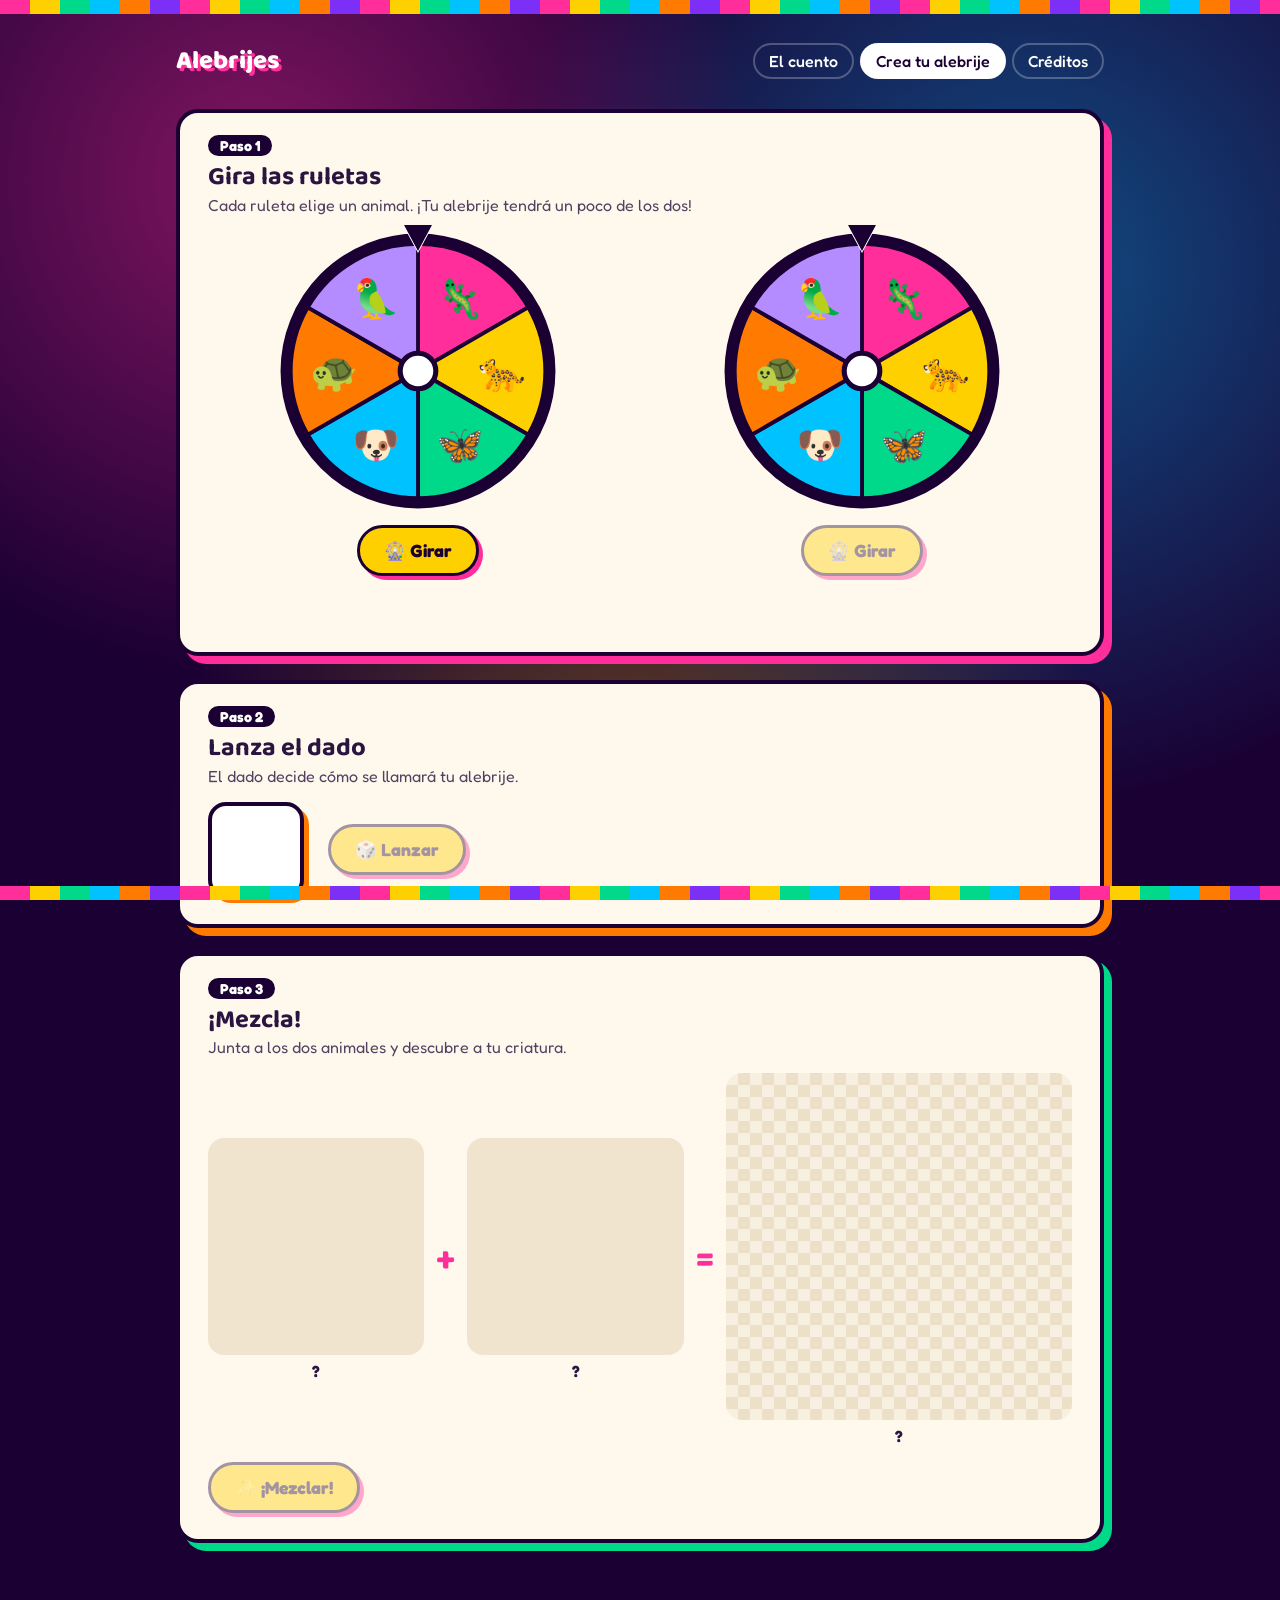
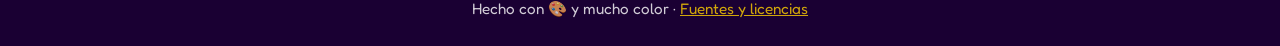
==== crear.html @ f8232744 "Add story, alebrije creator game and Codex asset skill - cuento.html: 10-page kids' story adapted fr" ====
<!DOCTYPE html>
<html lang="es">
<head>
  <meta charset="UTF-8" />
  <meta name="viewport" content="width=device-width, initial-scale=1.0" />
  <title>Crea tu alebrije · Alebrijes</title>
  <meta name="description" content="Gira las ruletas, lanza el dado y mezcla dos animales para crear tu alebrije." />
  <link rel="preconnect" href="https://fonts.googleapis.com" />
  <link rel="preconnect" href="https://fonts.gstatic.com" crossorigin />
  <link href="https://fonts.googleapis.com/css2?family=Fredoka:wght@400;500;700&family=Baloo+2:wght@600;800&display=swap" rel="stylesheet" />
  <link rel="icon" href="data:image/svg+xml,<svg xmlns=%22http://www.w3.org/2000/svg%22 viewBox=%220 0 100 100%22><text y=%22.9em%22 font-size=%2290%22>🐉</text></svg>" />
  <link rel="stylesheet" href="css/sitio.css" />
</head>
<body>
  <div class="wrap">
    <nav class="nav" aria-label="Principal">
      <a class="logo" href="index.html">Alebrijes</a>
      <ul>
        <li><a href="cuento.html">El cuento</a></li>
        <li><a href="crear.html" aria-current="page">Crea tu alebrije</a></li>
        <li><a href="creditos.html">Créditos</a></li>
      </ul>
    </nav>

    <main class="pasos">
      <section class="panel" style="--c: var(--pink)">
        <span class="paso">Paso 1</span>
        <h2>Gira las ruletas</h2>
        <p class="ayuda">Cada ruleta elige un animal. ¡Tu alebrije tendrá un poco de los dos!</p>
        <div class="ruletas">
          <div class="ruleta-box">
            <div class="ruleta" id="ruleta-a"></div>
            <button class="btn" id="girar-a" type="button">🎡 Girar</button>
            <p class="ruleta-elegido" id="elegido-a" aria-live="polite"></p>
          </div>
          <div class="ruleta-box">
            <div class="ruleta" id="ruleta-b"></div>
            <button class="btn" id="girar-b" type="button" disabled>🎡 Girar</button>
            <p class="ruleta-elegido" id="elegido-b" aria-live="polite"></p>
          </div>
        </div>
      </section>

      <section class="panel" style="--c: var(--orange)">
        <span class="paso">Paso 2</span>
        <h2>Lanza el dado</h2>
        <p class="ayuda">El dado decide cómo se llamará tu alebrije.</p>
        <div class="dado-zona">
          <div class="dado" id="dado" aria-hidden="true">
            <i></i><i></i><i></i><i></i><i></i><i></i><i></i><i></i><i></i>
          </div>
          <button class="btn" id="lanzar" type="button" disabled>🎲 Lanzar</button>
          <p class="nombre-resultado" id="nombre" aria-live="polite"></p>
        </div>
      </section>

      <section class="panel" style="--c: var(--green)">
        <span class="paso">Paso 3</span>
        <h2>¡Mezcla!</h2>
        <p class="ayuda">Junta a los dos animales y descubre a tu criatura.</p>
        <div class="mezcla-zona">
          <figure><canvas class="lienzo" id="lienzo-a" width="512" height="512"></canvas><figcaption id="cap-a">?</figcaption></figure>
          <span class="signo" aria-hidden="true">+</span>
          <figure><canvas class="lienzo" id="lienzo-b" width="512" height="512"></canvas><figcaption id="cap-b">?</figcaption></figure>
          <span class="signo igual" aria-hidden="true">=</span>
          <figure class="resultado" id="resultado"><canvas class="lienzo" id="lienzo-mezcla" width="1024" height="1024" role="img" aria-label="Tu alebrije"></canvas><figcaption id="cap-mezcla">?</figcaption></figure>
        </div>
        <div class="acciones">
          <button class="btn" id="mezclar" type="button" disabled>✨ ¡Mezclar!</button>
        </div>
      </section>

      <section class="panel oculto" id="panel-color" style="--c: var(--purple)">
        <span class="paso">Paso 4</span>
        <h2>Píntalo</h2>
        <p class="ayuda">Gira la ruleta de colores todas las veces que quieras.</p>
        <div class="paleta-zona">
          <div class="ruleta-box">
            <div class="ruleta" id="ruleta-color"></div>
            <button class="btn" id="girar-color" type="button">🎨 Girar colores</button>
            <p class="ruleta-elegido" id="elegido-color" aria-live="polite"></p>
          </div>
          <div>
            <p>Cuando te guste cómo quedó, guárdalo o empieza otra vez.</p>
            <div class="acciones">
              <button class="btn" id="descargar" type="button">⬇️ Guardar imagen</button>
              <button class="btn secundario" id="otra-vez" type="button">🔄 Otra vez</button>
            </div>
          </div>
        </div>
      </section>
    </main>
  </div>
  <footer class="pie">Hecho con 🎨 y mucho color · <a href="creditos.html">Fuentes y licencias</a></footer>
  <script type="module" src="js/crear.js"></script>
</body>
</html>
---- css/sitio.css ----
:root {
  --pink: #ff2e9a;
  --purple: #7b2ff7;
  --blue: #00c2ff;
  --green: #00d98a;
  --yellow: #ffd000;
  --orange: #ff7a00;
  --ink: #1a0033;
  --paper: #fff8ec;
  --paper-ink: #2a1440;
  --radius: 22px;
}

* { box-sizing: border-box; margin: 0; padding: 0; }

body {
  min-height: 100vh;
  font-family: "Fredoka", system-ui, sans-serif;
  color: #fff;
  background:
    radial-gradient(circle at 20% 20%, rgba(255, 46, 154, 0.45), transparent 40%),
    radial-gradient(circle at 80% 30%, rgba(0, 194, 255, 0.4), transparent 45%),
    radial-gradient(circle at 50% 95%, rgba(255, 208, 0, 0.35), transparent 45%),
    var(--ink);
  background-attachment: fixed;
  overflow-x: hidden;
  display: flex;
  flex-direction: column;
}

/* Cenefa zigzag de colores arriba y abajo */
body::before,
body::after {
  content: "";
  position: fixed;
  left: 0;
  width: 100%;
  height: 14px;
  background: repeating-linear-gradient(
    90deg,
    var(--pink) 0 30px, var(--yellow) 30px 60px, var(--green) 60px 90px,
    var(--blue) 90px 120px, var(--orange) 120px 150px, var(--purple) 150px 180px
  );
  z-index: 10;
}
body::before { top: 0; }
body::after { bottom: 0; }

h1, h2, h3 { font-family: "Baloo 2", "Fredoka", sans-serif; line-height: 1.05; }

a { color: var(--yellow); }

.wrap {
  width: 100%;
  max-width: 960px;
  margin: 0 auto;
  padding: 40px 16px 48px;
  flex: 1;
}

/* Navegación */
.nav {
  display: flex;
  flex-wrap: wrap;
  gap: 8px 16px;
  align-items: center;
  justify-content: space-between;
  margin-bottom: 28px;
}
.nav .logo {
  font-family: "Baloo 2", sans-serif;
  font-weight: 800;
  font-size: 1.6rem;
  color: #fff;
  text-decoration: none;
  text-shadow: 3px 3px 0 var(--pink);
}
.nav ul { list-style: none; display: flex; flex-wrap: wrap; gap: 6px; }
.nav li a {
  display: inline-block;
  padding: 6px 14px;
  border-radius: 999px;
  color: #fff;
  text-decoration: none;
  font-weight: 500;
  border: 2px solid rgba(255, 255, 255, 0.25);
}
.nav li a:hover, .nav li a[aria-current="page"] { background: #fff; color: var(--ink); }

/* Botones */
.btn {
  display: inline-flex;
  align-items: center;
  justify-content: center;
  gap: 8px;
  font: 700 1.1rem "Fredoka", sans-serif;
  padding: 12px 24px;
  border-radius: 999px;
  border: 3px solid var(--ink);
  background: var(--yellow);
  color: var(--ink);
  text-decoration: none;
  cursor: pointer;
  box-shadow: 4px 4px 0 var(--pink);
  transition: transform 0.12s ease, box-shadow 0.12s ease;
}
.btn:hover { transform: translate(-2px, -2px); box-shadow: 6px 6px 0 var(--pink); }
.btn:active { transform: translate(2px, 2px); box-shadow: 1px 1px 0 var(--pink); }
.btn:disabled { opacity: 0.4; cursor: not-allowed; transform: none; box-shadow: 4px 4px 0 var(--pink); }
.btn.secundario { background: #fff; box-shadow: 4px 4px 0 var(--blue); }
.btn:focus-visible, .nav a:focus-visible { outline: 3px solid var(--green); outline-offset: 3px; }

/* Portada */
.hero { text-align: center; margin: 12px 0 36px; }
.hero h1 {
  font-size: clamp(3rem, 12vw, 6.5rem);
  font-weight: 800;
  background: linear-gradient(90deg, var(--pink), var(--yellow), var(--green), var(--blue), var(--purple));
  -webkit-background-clip: text;
  background-clip: text;
  color: transparent;
  filter: drop-shadow(4px 4px 0 var(--ink));
}
.hero p { font-size: 1.25rem; max-width: 36ch; margin: 12px auto 0; opacity: 0.9; }

.tarjetas { display: grid; grid-template-columns: repeat(auto-fit, minmax(260px, 1fr)); gap: 24px; }
.tarjeta {
  display: flex;
  flex-direction: column;
  gap: 10px;
  padding: 28px 24px;
  border-radius: var(--radius);
  background: var(--paper);
  color: var(--paper-ink);
  text-decoration: none;
  border: 4px solid var(--ink);
  box-shadow: 8px 8px 0 var(--c, var(--pink));
  transition: transform 0.15s ease, box-shadow 0.15s ease;
}
.tarjeta:hover { transform: translate(-3px, -3px) rotate(-0.6deg); box-shadow: 11px 11px 0 var(--c, var(--pink)); }
.tarjeta .icono { font-size: 3.2rem; }
.tarjeta h2 { font-size: 2rem; }
.tarjeta p { font-size: 1.05rem; }
.tarjeta .ir { margin-top: auto; font-weight: 700; color: var(--purple); }

.pie { text-align: center; padding: 8px 16px 28px; font-size: 0.95rem; opacity: 0.8; }

/* Marcador para imágenes que todavía no existen */
.pendiente {
  display: grid;
  place-items: center;
  text-align: center;
  color: var(--paper-ink);
  font-weight: 700;
  background:
    radial-gradient(circle, rgba(255, 255, 255, 0.55) 18%, transparent 19%) 0 0 / 28px 28px,
    linear-gradient(135deg, var(--yellow), var(--pink) 50%, var(--blue));
}
.pendiente span { background: var(--paper); padding: 8px 16px; border-radius: 999px; border: 3px solid var(--ink); }

/* Cuento */
.libro {
  background: var(--paper);
  color: var(--paper-ink);
  border-radius: var(--radius);
  border: 4px solid var(--ink);
  box-shadow: 10px 10px 0 var(--purple);
  overflow: hidden;
}
.libro .lamina { position: relative; aspect-ratio: 3 / 2; background: #f1e4cf; }
.libro .lamina img, .libro .lamina .pendiente { width: 100%; height: 100%; object-fit: cover; display: block; }
.libro .lamina.foto img { object-fit: contain; background: var(--ink); }
.libro .credito {
  position: absolute;
  right: 8px;
  bottom: 8px;
  max-width: 80%;
  font-size: 0.75rem;
  padding: 3px 10px;
  border-radius: 999px;
  background: rgba(26, 0, 51, 0.75);
  color: #fff;
}
.libro .credito a { color: #fff; }
.libro .texto { padding: 24px clamp(18px, 4vw, 40px) 28px; min-height: 9.5em; }
.libro .num { font-weight: 700; color: var(--pink); letter-spacing: 0.08em; text-transform: uppercase; font-size: 0.85rem; }
.libro h2 { font-size: clamp(1.6rem, 4.5vw, 2.3rem); margin: 4px 0 10px; }
.libro .texto p { font-size: clamp(1.1rem, 2.6vw, 1.35rem); line-height: 1.5; }
.libro .texto .btn { margin-top: 18px; }

.controles { display: flex; align-items: center; justify-content: space-between; gap: 12px; margin-top: 22px; flex-wrap: wrap; }
.puntos { display: flex; gap: 8px; flex-wrap: wrap; justify-content: center; flex: 1; }
.puntos button {
  width: 16px; height: 16px; border-radius: 50%;
  border: 2px solid #fff; background: transparent; cursor: pointer; padding: 0;
}
.puntos button[aria-current="true"] { background: var(--yellow); border-color: var(--yellow); transform: scale(1.25); }

.entrar { animation: entrar 0.45s ease both; }
@keyframes entrar { from { opacity: 0; transform: translateY(14px) rotate(-0.5deg); } }

/* Creador */
.pasos { display: grid; gap: 24px; }
.panel {
  background: var(--paper);
  color: var(--paper-ink);
  border-radius: var(--radius);
  border: 4px solid var(--ink);
  box-shadow: 8px 8px 0 var(--c, var(--blue));
  padding: 22px clamp(16px, 3vw, 28px) 26px;
}
.panel h2 { font-size: 1.6rem; margin-bottom: 4px; }
.panel .ayuda { opacity: 0.8; margin-bottom: 16px; }
.panel .paso { display: inline-block; font-weight: 700; color: #fff; background: var(--ink); border-radius: 999px; padding: 2px 12px; margin-bottom: 8px; font-size: 0.9rem; }

.ruletas { display: grid; grid-template-columns: repeat(auto-fit, minmax(220px, 1fr)); gap: 24px; justify-items: center; }
.ruleta-box { display: flex; flex-direction: column; align-items: center; gap: 14px; width: 100%; max-width: 280px; }
.ruleta { position: relative; width: 100%; aspect-ratio: 1; }
.ruleta svg { width: 100%; height: 100%; display: block; transition: transform 3.2s cubic-bezier(0.17, 0.85, 0.25, 1); }
.ruleta::after {
  /* flecha indicadora arriba */
  content: "";
  position: absolute;
  top: -6px;
  left: 50%;
  transform: translateX(-50%);
  border: 14px solid transparent;
  border-top: 26px solid var(--ink);
  filter: drop-shadow(0 2px 0 #fff);
}
.ruleta-elegido { font: 800 1.4rem "Baloo 2", sans-serif; min-height: 1.6em; text-align: center; }

.dado-zona { display: flex; flex-wrap: wrap; align-items: center; gap: 24px; }
.dado {
  width: 96px; height: 96px;
  border-radius: 18px;
  background: #fff;
  border: 4px solid var(--ink);
  box-shadow: 5px 5px 0 var(--orange);
  display: grid;
  grid-template: repeat(3, 1fr) / repeat(3, 1fr);
  padding: 12px;
}
.dado i { width: 16px; height: 16px; border-radius: 50%; background: var(--ink); place-self: center; visibility: hidden; }
.dado i.on { visibility: visible; }
.dado.rodando { animation: rodar 0.18s linear infinite; }
@keyframes rodar { 50% { transform: rotate(14deg) scale(1.06); } }
.nombre-resultado { font: 800 clamp(1.8rem, 6vw, 2.6rem) "Baloo 2", sans-serif; color: var(--purple); }

.mezcla-zona { display: grid; grid-template-columns: 1fr auto 1fr auto 1.6fr; align-items: center; gap: 12px; }
.mezcla-zona .signo { font: 800 2.2rem "Baloo 2", sans-serif; color: var(--pink); text-align: center; }
.mezcla-zona figure { text-align: center; }
.mezcla-zona figcaption { font-weight: 700; margin-top: 6px; }
.lienzo { width: 100%; height: auto; aspect-ratio: 1; display: block; border-radius: 16px; background: #f1e4cf; }
.resultado .lienzo { background:
  conic-gradient(#ede0c8 25%, #f7efe0 0 50%, #ede0c8 0 75%, #f7efe0 0) 0 0 / 24px 24px; }
.revelar .lienzo { animation: revelar 0.7s cubic-bezier(0.3, 1.6, 0.5, 1) both; }
@keyframes revelar { from { transform: scale(0.2) rotate(-25deg); opacity: 0; } }

.paleta-zona { display: grid; grid-template-columns: minmax(180px, 240px) 1fr; gap: 24px; align-items: center; }
.acciones { display: flex; flex-wrap: wrap; gap: 12px; margin-top: 16px; }

.oculto { display: none !important; }

/* Créditos */
.creditos { background: var(--paper); color: var(--paper-ink); border-radius: var(--radius); border: 4px solid var(--ink); padding: 24px clamp(16px, 4vw, 36px); }
.creditos h2 { margin: 18px 0 8px; font-size: 1.5rem; }
.creditos h2:first-child { margin-top: 0; }
.creditos a { color: var(--purple); }
.creditos table { width: 100%; border-collapse: collapse; font-size: 0.95rem; }
.creditos th, .creditos td { text-align: left; padding: 8px 10px; border-bottom: 2px solid #eadbc3; vertical-align: top; }
.creditos p { line-height: 1.5; margin-bottom: 8px; }

@media (max-width: 640px) {
  .puntos { order: -1; flex-basis: 100%; }
  .mezcla-zona { grid-template-columns: 1fr auto 1fr; }
  .mezcla-zona .resultado { grid-column: 1 / -1; }
  .mezcla-zona .signo.igual { grid-column: 1 / -1; }
  .paleta-zona { grid-template-columns: 1fr; justify-items: center; }
  .creditos table, .creditos tbody, .creditos tr, .creditos td, .creditos th { display: block; }
  .creditos thead { display: none; }
  .creditos tr { padding: 8px 0; border-bottom: 2px solid #eadbc3; }
  .creditos td { border: 0; padding: 2px 0; }
}

@media (prefers-reduced-motion: reduce) {
  *, *::before, *::after { animation-duration: 0.01ms !important; animation-iteration-count: 1 !important; }
  .ruleta svg { transition-duration: 0.3s; }
}
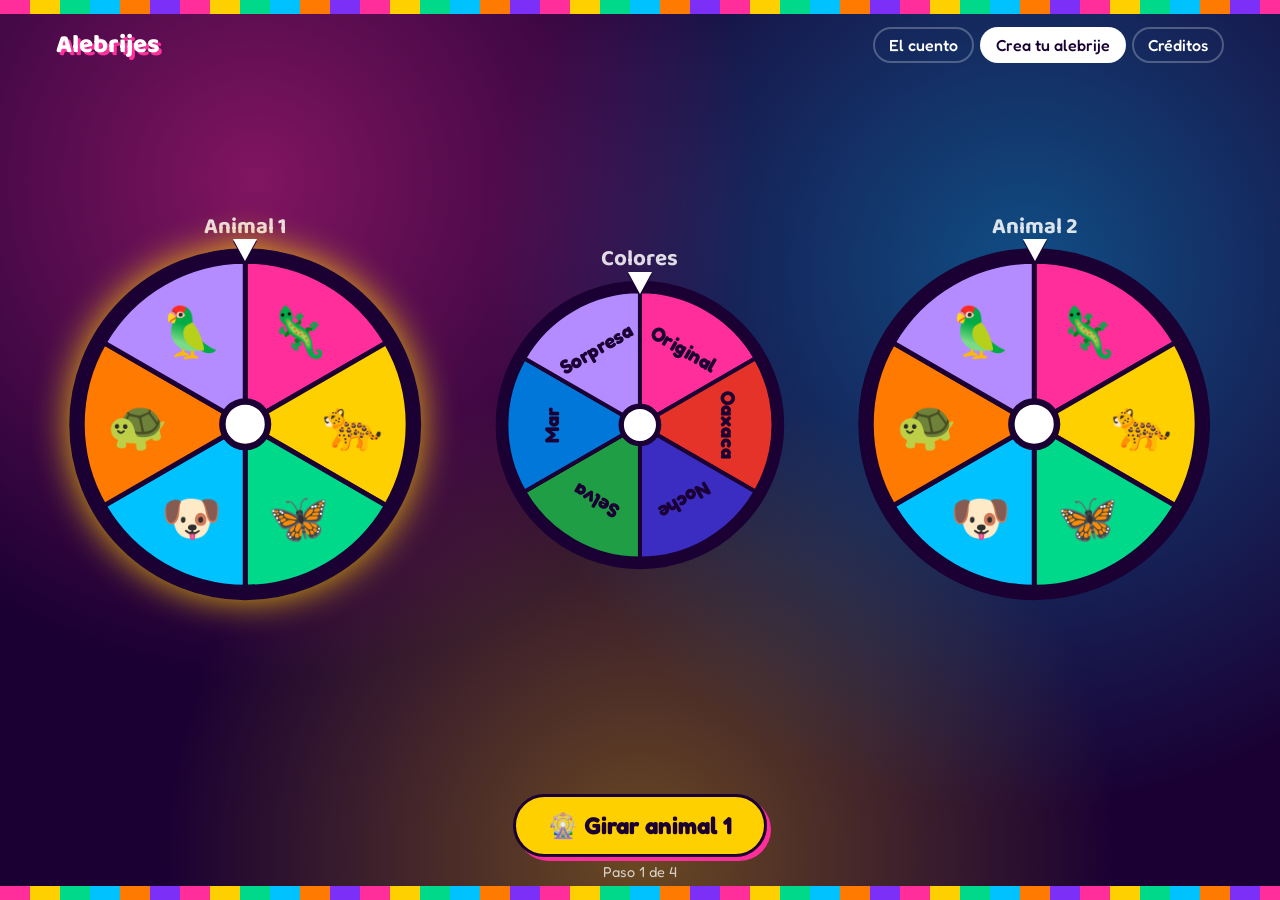
==== commit 96029b0d: "Redesign creator as one-screen game without dice - Four guided steps: animal 1, animal 2, colors, re" ====
--- a/crear.html
+++ b/crear.html
@@ -4,14 +4,14 @@
   <meta charset="UTF-8" />
   <meta name="viewport" content="width=device-width, initial-scale=1.0" />
   <title>Crea tu alebrije · Alebrijes</title>
-  <meta name="description" content="Gira las ruletas, lanza el dado y mezcla dos animales para crear tu alebrije." />
+  <meta name="description" content="Gira las ruletas y mezcla dos animales para crear tu alebrije." />
   <link rel="preconnect" href="https://fonts.googleapis.com" />
   <link rel="preconnect" href="https://fonts.gstatic.com" crossorigin />
   <link href="https://fonts.googleapis.com/css2?family=Fredoka:wght@400;500;700&family=Baloo+2:wght@600;800&display=swap" rel="stylesheet" />
   <link rel="icon" href="data:image/svg+xml,<svg xmlns=%22http://www.w3.org/2000/svg%22 viewBox=%220 0 100 100%22><text y=%22.9em%22 font-size=%2290%22>🐉</text></svg>" />
   <link rel="stylesheet" href="css/sitio.css" />
 </head>
-<body>
+<body class="juego">
   <div class="wrap">
     <nav class="nav" aria-label="Principal">
       <a class="logo" href="index.html">Alebrijes</a>
@@ -22,76 +22,56 @@
       </ul>
     </nav>
 
-    <main class="pasos">
-      <section class="panel" style="--c: var(--pink)">
-        <span class="paso">Paso 1</span>
-        <h2>Gira las ruletas</h2>
-        <p class="ayuda">Cada ruleta elige un animal. ¡Tu alebrije tendrá un poco de los dos!</p>
-        <div class="ruletas">
-          <div class="ruleta-box">
-            <div class="ruleta" id="ruleta-a"></div>
-            <button class="btn" id="girar-a" type="button">🎡 Girar</button>
-            <p class="ruleta-elegido" id="elegido-a" aria-live="polite"></p>
-          </div>
-          <div class="ruleta-box">
-            <div class="ruleta" id="ruleta-b"></div>
-            <button class="btn" id="girar-b" type="button" disabled>🎡 Girar</button>
-            <p class="ruleta-elegido" id="elegido-b" aria-live="polite"></p>
-          </div>
-        </div>
+    <main class="tablero">
+      <section class="casilla area-a">
+        <h2>Animal 1</h2>
+        <div class="ruleta" id="ruleta-a"><img class="medalla" id="medalla-a" alt="" hidden /></div>
+        <p class="ruleta-elegido" id="elegido-a" aria-live="polite"></p>
       </section>
 
-      <section class="panel" style="--c: var(--orange)">
-        <span class="paso">Paso 2</span>
-        <h2>Lanza el dado</h2>
-        <p class="ayuda">El dado decide cómo se llamará tu alebrije.</p>
-        <div class="dado-zona">
-          <div class="dado" id="dado" aria-hidden="true">
-            <i></i><i></i><i></i><i></i><i></i><i></i><i></i><i></i><i></i>
-          </div>
-          <button class="btn" id="lanzar" type="button" disabled>🎲 Lanzar</button>
-          <p class="nombre-resultado" id="nombre" aria-live="polite"></p>
-        </div>
+      <section class="casilla area-color">
+        <h2>Colores</h2>
+        <div class="ruleta" id="ruleta-color"></div>
+        <p class="ruleta-elegido" id="elegido-color" aria-live="polite"></p>
       </section>
 
-      <section class="panel" style="--c: var(--green)">
-        <span class="paso">Paso 3</span>
-        <h2>¡Mezcla!</h2>
-        <p class="ayuda">Junta a los dos animales y descubre a tu criatura.</p>
-        <div class="mezcla-zona">
-          <figure><canvas class="lienzo" id="lienzo-a" width="512" height="512"></canvas><figcaption id="cap-a">?</figcaption></figure>
-          <span class="signo" aria-hidden="true">+</span>
-          <figure><canvas class="lienzo" id="lienzo-b" width="512" height="512"></canvas><figcaption id="cap-b">?</figcaption></figure>
-          <span class="signo igual" aria-hidden="true">=</span>
-          <figure class="resultado" id="resultado"><canvas class="lienzo" id="lienzo-mezcla" width="1024" height="1024" role="img" aria-label="Tu alebrije"></canvas><figcaption id="cap-mezcla">?</figcaption></figure>
-        </div>
-        <div class="acciones">
-          <button class="btn" id="mezclar" type="button" disabled>✨ ¡Mezclar!</button>
-        </div>
+      <section class="casilla area-b">
+        <h2>Animal 2</h2>
+        <div class="ruleta" id="ruleta-b"><img class="medalla" id="medalla-b" alt="" hidden /></div>
+        <p class="ruleta-elegido" id="elegido-b" aria-live="polite"></p>
       </section>
 
-      <section class="panel oculto" id="panel-color" style="--c: var(--purple)">
-        <span class="paso">Paso 4</span>
-        <h2>Píntalo</h2>
-        <p class="ayuda">Gira la ruleta de colores todas las veces que quieras.</p>
-        <div class="paleta-zona">
-          <div class="ruleta-box">
-            <div class="ruleta" id="ruleta-color"></div>
-            <button class="btn" id="girar-color" type="button">🎨 Girar colores</button>
-            <p class="ruleta-elegido" id="elegido-color" aria-live="polite"></p>
-          </div>
-          <div>
-            <p>Cuando te guste cómo quedó, guárdalo o empieza otra vez.</p>
-            <div class="acciones">
-              <button class="btn" id="descargar" type="button">⬇️ Guardar imagen</button>
-              <button class="btn secundario" id="otra-vez" type="button">🔄 Otra vez</button>
-            </div>
-          </div>
-        </div>
-      </section>
+      <div class="area-accion">
+        <button class="btn grande" id="accion" type="button">🎡 Girar animal 1</button>
+        <p class="pista" id="pista">Paso 1 de 4</p>
+      </div>
     </main>
   </div>
-  <footer class="pie">Hecho con 🎨 y mucho color · <a href="creditos.html">Fuentes y licencias</a></footer>
+
+  <dialog class="pop" id="pop-nombre" aria-labelledby="nombre-titulo">
+    <div class="pop-tarjeta">
+      <div class="picado" aria-hidden="true"></div>
+      <p class="pop-sub">Tu alebrije se llama…</p>
+      <h2 class="pop-nombre" id="nombre-titulo"></h2>
+      <p class="pop-mezcla" id="nombre-mezcla"></p>
+      <button class="btn grande" id="a-colores" type="button">🎨 ¡Ahora los colores!</button>
+    </div>
+  </dialog>
+
+  <dialog class="pop" id="pop-alebrije" aria-labelledby="alebrije-titulo">
+    <div class="pop-tarjeta">
+      <div class="picado" aria-hidden="true"></div>
+      <h2 class="pop-nombre chico" id="alebrije-titulo"></h2>
+      <canvas class="lienzo" id="lienzo-mezcla" width="1024" height="1024" role="img"></canvas>
+      <div class="acciones">
+        <button class="btn" id="descargar" type="button">⬇️ Guardar</button>
+        <button class="btn secundario" id="otra-vez" type="button">🔄 Otra vez</button>
+      </div>
+    </div>
+  </dialog>
+
+  <canvas class="confeti" id="confeti" aria-hidden="true"></canvas>
+
   <script type="module" src="js/crear.js"></script>
 </body>
 </html>
--- a/css/sitio.css
+++ b/css/sitio.css
@@ -199,23 +199,32 @@
 .entrar { animation: entrar 0.45s ease both; }
 @keyframes entrar { from { opacity: 0; transform: translateY(14px) rotate(-0.5deg); } }
 
-/* Creador */
-.pasos { display: grid; gap: 24px; }
-.panel {
-  background: var(--paper);
-  color: var(--paper-ink);
-  border-radius: var(--radius);
-  border: 4px solid var(--ink);
-  box-shadow: 8px 8px 0 var(--c, var(--blue));
-  padding: 22px clamp(16px, 3vw, 28px) 26px;
-}
-.panel h2 { font-size: 1.6rem; margin-bottom: 4px; }
-.panel .ayuda { opacity: 0.8; margin-bottom: 16px; }
-.panel .paso { display: inline-block; font-weight: 700; color: #fff; background: var(--ink); border-radius: 999px; padding: 2px 12px; margin-bottom: 8px; font-size: 0.9rem; }
-
-.ruletas { display: grid; grid-template-columns: repeat(auto-fit, minmax(220px, 1fr)); gap: 24px; justify-items: center; }
-.ruleta-box { display: flex; flex-direction: column; align-items: center; gap: 14px; width: 100%; max-width: 280px; }
-.ruleta { position: relative; width: 100%; aspect-ratio: 1; }
+/* Creador: todo en una pantalla, sin scroll */
+body.juego { height: 100dvh; overflow: hidden; }
+body.juego .wrap { height: 100%; display: flex; flex-direction: column; padding: 24px 16px 20px; max-width: 1200px; }
+body.juego .nav { margin-bottom: 8px; }
+
+.tablero {
+  flex: 1;
+  min-height: 0;
+  display: grid;
+  grid-template-columns: 1fr 1fr 1fr;
+  grid-template-rows: 1fr auto;
+  grid-template-areas: "a color b" "accion accion accion";
+  align-items: center;
+  justify-items: center;
+  gap: 8px 16px;
+  --rueda: min(28vw, 50dvh);
+}
+.area-a { grid-area: a; }
+.area-b { grid-area: b; }
+.area-color { grid-area: color; --rueda-propia: calc(var(--rueda) * 0.82); }
+.area-accion { grid-area: accion; display: flex; flex-direction: column; align-items: center; gap: 6px; }
+
+.casilla { display: flex; flex-direction: column; align-items: center; gap: 6px; min-height: 0; }
+.casilla h2 { font-size: clamp(1rem, 2.6dvh, 1.4rem); opacity: 0.85; }
+
+.ruleta { position: relative; width: var(--rueda-propia, var(--rueda)); aspect-ratio: 1; border-radius: 50%; transition: filter 0.3s ease, transform 0.3s ease; }
 .ruleta svg { width: 100%; height: 100%; display: block; transition: transform 3.2s cubic-bezier(0.17, 0.85, 0.25, 1); }
 .ruleta::after {
   /* flecha indicadora arriba */
@@ -224,41 +233,108 @@
   top: -6px;
   left: 50%;
   transform: translateX(-50%);
-  border: 14px solid transparent;
-  border-top: 26px solid var(--ink);
-  filter: drop-shadow(0 2px 0 #fff);
-}
-.ruleta-elegido { font: 800 1.4rem "Baloo 2", sans-serif; min-height: 1.6em; text-align: center; }
-
-.dado-zona { display: flex; flex-wrap: wrap; align-items: center; gap: 24px; }
-.dado {
-  width: 96px; height: 96px;
-  border-radius: 18px;
-  background: #fff;
-  border: 4px solid var(--ink);
-  box-shadow: 5px 5px 0 var(--orange);
-  display: grid;
-  grid-template: repeat(3, 1fr) / repeat(3, 1fr);
-  padding: 12px;
-}
-.dado i { width: 16px; height: 16px; border-radius: 50%; background: var(--ink); place-self: center; visibility: hidden; }
-.dado i.on { visibility: visible; }
-.dado.rodando { animation: rodar 0.18s linear infinite; }
-@keyframes rodar { 50% { transform: rotate(14deg) scale(1.06); } }
-.nombre-resultado { font: 800 clamp(1.8rem, 6vw, 2.6rem) "Baloo 2", sans-serif; color: var(--purple); }
-
-.mezcla-zona { display: grid; grid-template-columns: 1fr auto 1fr auto 1.6fr; align-items: center; gap: 12px; }
-.mezcla-zona .signo { font: 800 2.2rem "Baloo 2", sans-serif; color: var(--pink); text-align: center; }
-.mezcla-zona figure { text-align: center; }
-.mezcla-zona figcaption { font-weight: 700; margin-top: 6px; }
-.lienzo { width: 100%; height: auto; aspect-ratio: 1; display: block; border-radius: 16px; background: #f1e4cf; }
-.resultado .lienzo { background:
-  conic-gradient(#ede0c8 25%, #f7efe0 0 50%, #ede0c8 0 75%, #f7efe0 0) 0 0 / 24px 24px; }
-.revelar .lienzo { animation: revelar 0.7s cubic-bezier(0.3, 1.6, 0.5, 1) both; }
-@keyframes revelar { from { transform: scale(0.2) rotate(-25deg); opacity: 0; } }
-
-.paleta-zona { display: grid; grid-template-columns: minmax(180px, 240px) 1fr; gap: 24px; align-items: center; }
-.acciones { display: flex; flex-wrap: wrap; gap: 12px; margin-top: 16px; }
+  border: 12px solid transparent;
+  border-top: 22px solid #fff;
+  filter: drop-shadow(0 2px 0 var(--ink));
+}
+.ruleta.activa { cursor: pointer; filter: drop-shadow(0 0 18px rgba(255, 208, 0, 0.85)); animation: latido 1.6s ease-in-out infinite; }
+@keyframes latido { 50% { transform: scale(1.03); } }
+
+.medalla {
+  position: absolute;
+  z-index: 1;
+  inset: 12%;
+  width: 76%;
+  height: 76%;
+  object-fit: contain;
+  padding: 6%;
+  border-radius: 50%;
+  background: var(--paper);
+  border: 5px solid var(--ink);
+  box-shadow: 0 0 0 5px var(--yellow);
+}
+.medalla.aparece { animation: aparece 0.6s cubic-bezier(0.3, 1.6, 0.5, 1) both; }
+@keyframes aparece { from { transform: scale(0) rotate(-30deg); } }
+
+.ruleta-elegido { font: 800 clamp(1.1rem, 3dvh, 1.5rem) "Baloo 2", sans-serif; min-height: 1.4em; text-align: center; }
+
+.btn.grande { font-size: clamp(1.15rem, 3dvh, 1.5rem); padding: 14px 32px; }
+.pista { font-size: 0.9rem; opacity: 0.75; }
+
+/* Pop-ups */
+.pop {
+  margin: auto;
+  border: 0;
+  padding: 0;
+  background: transparent;
+  max-width: min(92vw, 640px);
+  max-height: 94dvh;
+  overflow: visible;
+}
+.pop::backdrop { background: rgba(26, 0, 51, 0.78); }
+.pop-tarjeta {
+  position: relative;
+  z-index: 6;
+  display: flex;
+  flex-direction: column;
+  align-items: center;
+  gap: 10px;
+  text-align: center;
+  padding: 0 clamp(20px, 5vw, 48px) 26px;
+  border-radius: var(--radius);
+  border: 5px solid var(--ink);
+  background: var(--paper);
+  color: var(--paper-ink);
+  box-shadow: 10px 10px 0 var(--pink);
+  overflow: hidden;
+  animation: pop 0.55s cubic-bezier(0.3, 1.5, 0.5, 1) both;
+}
+@keyframes pop { from { transform: scale(0.3) rotate(-8deg); opacity: 0; } }
+.picado {
+  /* tira de papel picado */
+  align-self: stretch;
+  margin: 0 calc(-1 * clamp(20px, 5vw, 48px)) 6px;
+  height: 46px;
+  background:
+    radial-gradient(circle at 50% 40%, var(--paper) 22%, transparent 23%) 0 0 / 46px 46px,
+    repeating-linear-gradient(90deg, var(--pink) 0 46px, var(--yellow) 46px 92px, var(--green) 92px 138px, var(--blue) 138px 184px, var(--orange) 184px 230px, var(--purple) 230px 276px);
+  -webkit-mask: conic-gradient(from 135deg at 50% 100%, transparent 90deg, #000 0) 0 0 / 23px 100%;
+  mask: conic-gradient(from 135deg at 50% 100%, transparent 90deg, #000 0) 0 0 / 23px 100%;
+}
+.pop-sub { font-size: 1.2rem; font-weight: 700; }
+.pop-nombre {
+  font-size: clamp(3rem, 13vw, 5.5rem);
+  font-weight: 800;
+  color: var(--purple);
+  text-shadow: 4px 4px 0 var(--yellow);
+  word-break: break-word;
+}
+.pop-nombre.chico { font-size: clamp(2rem, 7dvh, 3.4rem); }
+.pop-mezcla { font-size: 1.15rem; font-weight: 500; margin-bottom: 8px; }
+.pop .lienzo {
+  width: min(78vw, 58dvh, 520px);
+  height: auto;
+  aspect-ratio: 1;
+  border-radius: 16px;
+  background: conic-gradient(#ede0c8 25%, #f7efe0 0 50%, #ede0c8 0 75%, #f7efe0 0) 0 0 / 24px 24px;
+}
+.acciones { display: flex; flex-wrap: wrap; justify-content: center; gap: 12px; }
+.confeti { position: fixed; inset: 0; width: 100vw; height: 100vh; pointer-events: none; z-index: 5; }
+
+@media (max-width: 700px), (max-aspect-ratio: 4/5) {
+  .tablero {
+    grid-template-columns: 1fr 1fr;
+    grid-template-rows: auto auto auto;
+    grid-template-areas: "a b" "color color" "accion accion";
+    align-content: space-evenly;
+    --rueda: min(43vw, 29dvh);
+  }
+  .area-color { --rueda-propia: min(58vw, 27dvh); }
+}
+
+@media (max-height: 560px) {
+  body.juego .nav { display: none; }
+}
 
 .oculto { display: none !important; }
 
@@ -273,10 +349,6 @@
 
 @media (max-width: 640px) {
   .puntos { order: -1; flex-basis: 100%; }
-  .mezcla-zona { grid-template-columns: 1fr auto 1fr; }
-  .mezcla-zona .resultado { grid-column: 1 / -1; }
-  .mezcla-zona .signo.igual { grid-column: 1 / -1; }
-  .paleta-zona { grid-template-columns: 1fr; justify-items: center; }
   .creditos table, .creditos tbody, .creditos tr, .creditos td, .creditos th { display: block; }
   .creditos thead { display: none; }
   .creditos tr { padding: 8px 0; border-bottom: 2px solid #eadbc3; }
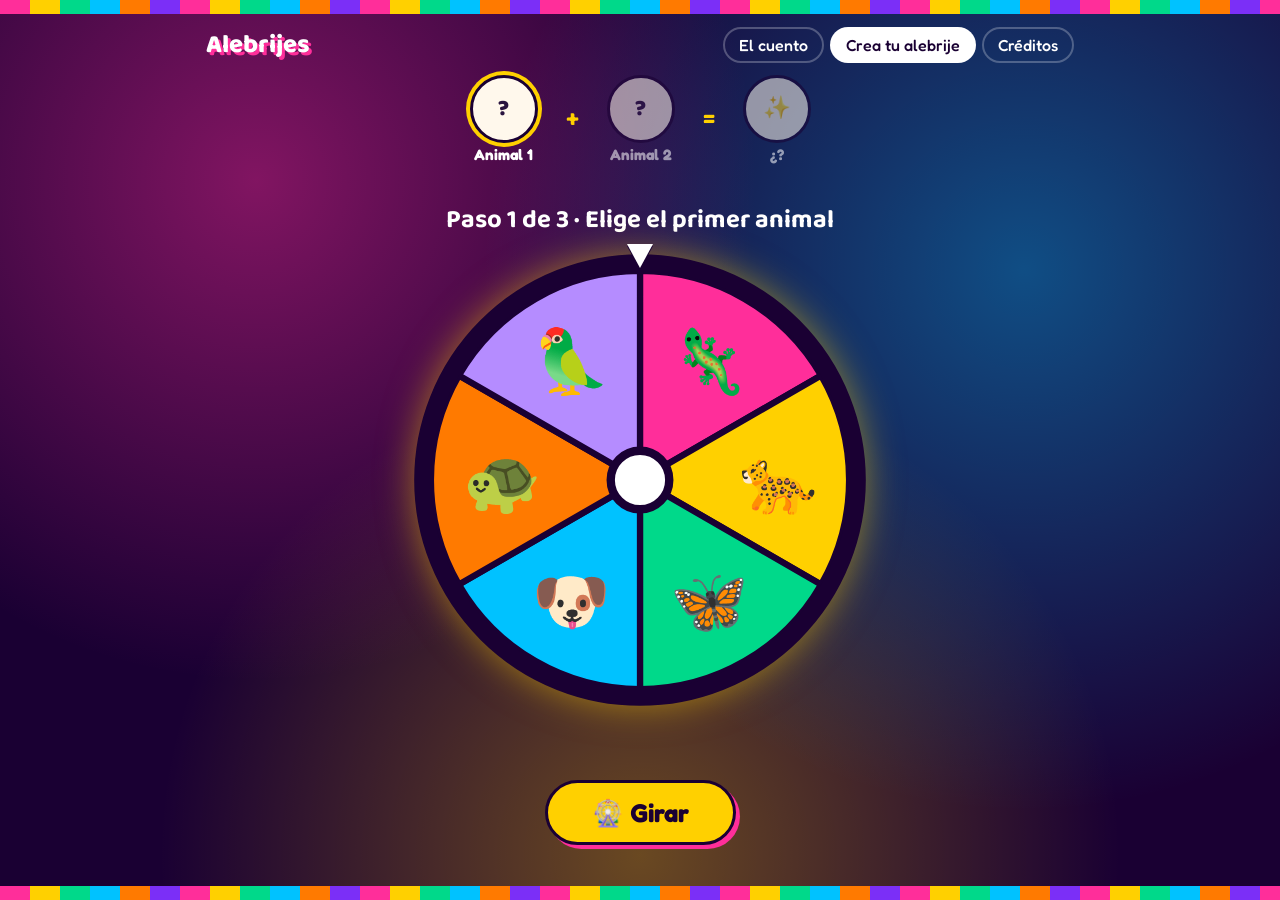
==== commit f9c88f60: "Creador paso a paso y nuevas ilustraciones del cuento - Una ruleta a la vez; el nombre se revela en " ====
--- a/crear.html
+++ b/crear.html
@@ -9,7 +9,7 @@
   <link rel="preconnect" href="https://fonts.gstatic.com" crossorigin />
   <link href="https://fonts.googleapis.com/css2?family=Fredoka:wght@400;500;700&family=Baloo+2:wght@600;800&display=swap" rel="stylesheet" />
   <link rel="icon" href="data:image/svg+xml,<svg xmlns=%22http://www.w3.org/2000/svg%22 viewBox=%220 0 100 100%22><text y=%22.9em%22 font-size=%2290%22>🐉</text></svg>" />
-  <link rel="stylesheet" href="css/sitio.css" />
+  <link rel="stylesheet" href="css/sitio.css?v=5" />
 </head>
 <body class="juego">
   <div class="wrap">
@@ -22,41 +22,27 @@
       </ul>
     </nav>
 
-    <main class="tablero">
-      <section class="casilla area-a">
-        <h2>Animal 1</h2>
+    <ol class="progreso" aria-label="Tu alebrije hasta ahora">
+      <li class="ficha" id="ficha-a"><span class="ficha-img">?</span><span class="ficha-txt">Animal 1</span></li>
+      <li class="signo" aria-hidden="true">+</li>
+      <li class="ficha" id="ficha-b"><span class="ficha-img">?</span><span class="ficha-txt">Animal 2</span></li>
+      <li class="signo" aria-hidden="true">=</li>
+      <li class="ficha" id="ficha-nombre"><span class="ficha-img">✨</span><span class="ficha-txt">¿?</span></li>
+    </ol>
+
+    <main class="escenario" id="escenario">
+      <h2 class="titulo-paso" id="titulo-paso"></h2>
+      <div class="ruedas">
         <div class="ruleta" id="ruleta-a"><img class="medalla" id="medalla-a" alt="" hidden /></div>
-        <p class="ruleta-elegido" id="elegido-a" aria-live="polite"></p>
-      </section>
-
-      <section class="casilla area-color">
-        <h2>Colores</h2>
-        <div class="ruleta" id="ruleta-color"></div>
-        <p class="ruleta-elegido" id="elegido-color" aria-live="polite"></p>
-      </section>
-
-      <section class="casilla area-b">
-        <h2>Animal 2</h2>
-        <div class="ruleta" id="ruleta-b"><img class="medalla" id="medalla-b" alt="" hidden /></div>
-        <p class="ruleta-elegido" id="elegido-b" aria-live="polite"></p>
-      </section>
-
-      <div class="area-accion">
-        <button class="btn grande" id="accion" type="button">🎡 Girar animal 1</button>
-        <p class="pista" id="pista">Paso 1 de 4</p>
+        <span class="signo-duo" aria-hidden="true">+</span>
+        <div class="ruleta" id="ruleta-b" hidden><img class="medalla" id="medalla-b" alt="" hidden /></div>
+        <div class="ruleta" id="ruleta-color" hidden></div>
       </div>
+      <p class="nombre-revelado" id="nombre-revelado" aria-live="polite" hidden></p>
+      <p class="ruleta-elegido" id="elegido" aria-live="polite"></p>
+      <button class="btn grande" id="accion" type="button"></button>
     </main>
   </div>
-
-  <dialog class="pop" id="pop-nombre" aria-labelledby="nombre-titulo">
-    <div class="pop-tarjeta">
-      <div class="picado" aria-hidden="true"></div>
-      <p class="pop-sub">Tu alebrije se llama…</p>
-      <h2 class="pop-nombre" id="nombre-titulo"></h2>
-      <p class="pop-mezcla" id="nombre-mezcla"></p>
-      <button class="btn grande" id="a-colores" type="button">🎨 ¡Ahora los colores!</button>
-    </div>
-  </dialog>
 
   <dialog class="pop" id="pop-alebrije" aria-labelledby="alebrije-titulo">
     <div class="pop-tarjeta">
@@ -64,14 +50,14 @@
       <h2 class="pop-nombre chico" id="alebrije-titulo"></h2>
       <canvas class="lienzo" id="lienzo-mezcla" width="1024" height="1024" role="img"></canvas>
       <div class="acciones">
-        <button class="btn" id="descargar" type="button">⬇️ Guardar</button>
-        <button class="btn secundario" id="otra-vez" type="button">🔄 Otra vez</button>
+        <button class="btn grande" id="otra-vez" type="button">🔄 Hacer otro alebrije</button>
+        <button class="btn secundario" id="descargar" type="button">⬇️ Guardar</button>
       </div>
     </div>
   </dialog>
 
   <canvas class="confeti" id="confeti" aria-hidden="true"></canvas>
 
-  <script type="module" src="js/crear.js"></script>
+  <script type="module" src="js/crear.js?v=5"></script>
 </body>
 </html>
--- a/css/sitio.css
+++ b/css/sitio.css
@@ -199,33 +199,81 @@
 .entrar { animation: entrar 0.45s ease both; }
 @keyframes entrar { from { opacity: 0; transform: translateY(14px) rotate(-0.5deg); } }
 
-/* Creador: todo en una pantalla, sin scroll */
+/* Creador: una ruleta a la vez, todo en una pantalla */
 body.juego { height: 100dvh; overflow: hidden; }
-body.juego .wrap { height: 100%; display: flex; flex-direction: column; padding: 24px 16px 20px; max-width: 1200px; }
-body.juego .nav { margin-bottom: 8px; }
-
-.tablero {
+body.juego .wrap { height: 100%; display: flex; flex-direction: column; padding: 24px 16px 20px; max-width: 900px; }
+body.juego .nav { margin-bottom: 10px; }
+
+.progreso {
+  list-style: none;
+  display: flex;
+  align-items: center;
+  justify-content: center;
+  gap: clamp(4px, 2vw, 14px);
+  margin-bottom: 8px;
+}
+.progreso .signo { font: 800 1.5rem "Baloo 2", sans-serif; color: var(--yellow); }
+.ficha { display: flex; flex-direction: column; align-items: center; gap: 2px; width: clamp(64px, 18vw, 96px); opacity: 0.55; transition: opacity 0.3s ease; }
+.ficha.actual, .ficha:has(img) { opacity: 1; }
+.ficha-img {
+  display: grid;
+  place-items: center;
+  width: clamp(48px, 13vw, 68px);
+  aspect-ratio: 1;
+  border-radius: 50%;
+  background: var(--paper);
+  color: var(--paper-ink);
+  border: 3px solid var(--ink);
+  font: 800 1.4rem "Baloo 2", sans-serif;
+  overflow: hidden;
+}
+.ficha.actual .ficha-img { box-shadow: 0 0 0 4px var(--yellow); }
+.ficha-img img { width: 70%; height: 70%; object-fit: contain; animation: aparece 0.5s cubic-bezier(0.3, 1.6, 0.5, 1) both; }
+.ficha-txt { font-weight: 700; font-size: clamp(0.75rem, 2.4vw, 0.95rem); text-align: center; white-space: nowrap; }
+
+.escenario {
   flex: 1;
   min-height: 0;
-  display: grid;
-  grid-template-columns: 1fr 1fr 1fr;
-  grid-template-rows: 1fr auto;
-  grid-template-areas: "a color b" "accion accion accion";
-  align-items: center;
-  justify-items: center;
-  gap: 8px 16px;
-  --rueda: min(28vw, 50dvh);
-}
-.area-a { grid-area: a; }
-.area-b { grid-area: b; }
-.area-color { grid-area: color; --rueda-propia: calc(var(--rueda) * 0.82); }
-.area-accion { grid-area: accion; display: flex; flex-direction: column; align-items: center; gap: 6px; }
-
-.casilla { display: flex; flex-direction: column; align-items: center; gap: 6px; min-height: 0; }
-.casilla h2 { font-size: clamp(1rem, 2.6dvh, 1.4rem); opacity: 0.85; }
-
-.ruleta { position: relative; width: var(--rueda-propia, var(--rueda)); aspect-ratio: 1; border-radius: 50%; transition: filter 0.3s ease, transform 0.3s ease; }
-.ruleta svg { width: 100%; height: 100%; display: block; transition: transform 3.2s cubic-bezier(0.17, 0.85, 0.25, 1); }
+  display: flex;
+  flex-direction: column;
+  align-items: center;
+  justify-content: center;
+  gap: clamp(8px, 1.8dvh, 16px);
+}
+.titulo-paso { font-size: clamp(1.15rem, 3.2dvh, 1.6rem); text-align: center; }
+
+.ruleta {
+  position: relative;
+  /* deja lugar para progreso, título, nombre y botón */
+  width: min(80vw, 100dvh - 380px, 460px);
+  min-width: 150px;
+  aspect-ratio: 1;
+  border-radius: 50%;
+  cursor: pointer;
+  animation: entra-ruleta 0.5s cubic-bezier(0.3, 1.4, 0.5, 1) both;
+}
+.ruleta[hidden] { display: none; }
+
+.ruedas { display: flex; align-items: center; justify-content: center; gap: clamp(6px, 2vw, 18px); }
+.signo-duo { display: none; font: 800 clamp(1.8rem, 6dvh, 3rem) "Baloo 2", sans-serif; color: var(--yellow); }
+/* Revelación del nombre: las dos ruedas lado a lado, con sus animales, y el nombre debajo */
+.escenario.duo { position: relative; z-index: 6; }
+.escenario.duo .signo-duo { display: block; }
+.escenario.duo .ruleta { width: min(40vw, 100dvh - 400px, 300px); min-width: 110px; cursor: default; }
+.escenario.duo .ruleta::after { display: none; }
+.escenario.duo .ruleta-elegido { display: none; }
+.nombre-revelado {
+  /* --letras lo pone crear.js: cuanto más largo el nombre, más chica la letra, siempre en una línea */
+  font: 800 clamp(1.8rem, min(10dvh, 180vw / var(--letras, 12)), 5rem) / 1.05 "Baloo 2", sans-serif;
+  color: var(--yellow);
+  text-shadow: 4px 4px 0 var(--pink);
+  text-align: center;
+  white-space: nowrap;
+  animation: pop 0.55s cubic-bezier(0.3, 1.5, 0.5, 1) both;
+}
+.nombre-revelado[hidden] { display: none; }
+@keyframes entra-ruleta { from { transform: scale(0.4) rotate(-90deg); opacity: 0; } }
+.ruleta svg { width: 100%; height: 100%; display: block; transition: transform 3.2s cubic-bezier(0.17, 0.85, 0.25, 1); filter: drop-shadow(0 0 18px rgba(255, 208, 0, 0.5)); }
 .ruleta::after {
   /* flecha indicadora arriba */
   content: "";
@@ -233,12 +281,10 @@
   top: -6px;
   left: 50%;
   transform: translateX(-50%);
-  border: 12px solid transparent;
-  border-top: 22px solid #fff;
+  border: 13px solid transparent;
+  border-top: 24px solid #fff;
   filter: drop-shadow(0 2px 0 var(--ink));
 }
-.ruleta.activa { cursor: pointer; filter: drop-shadow(0 0 18px rgba(255, 208, 0, 0.85)); animation: latido 1.6s ease-in-out infinite; }
-@keyframes latido { 50% { transform: scale(1.03); } }
 
 .medalla {
   position: absolute;
@@ -247,19 +293,20 @@
   width: 76%;
   height: 76%;
   object-fit: contain;
-  padding: 6%;
+  /* el cuadrado de la imagen debe caber dentro del círculo: lado = diámetro / √2 */
+  padding: 12%;
   border-radius: 50%;
   background: var(--paper);
   border: 5px solid var(--ink);
   box-shadow: 0 0 0 5px var(--yellow);
 }
+.medalla[hidden] { display: none; }
 .medalla.aparece { animation: aparece 0.6s cubic-bezier(0.3, 1.6, 0.5, 1) both; }
 @keyframes aparece { from { transform: scale(0) rotate(-30deg); } }
 
-.ruleta-elegido { font: 800 clamp(1.1rem, 3dvh, 1.5rem) "Baloo 2", sans-serif; min-height: 1.4em; text-align: center; }
-
-.btn.grande { font-size: clamp(1.15rem, 3dvh, 1.5rem); padding: 14px 32px; }
-.pista { font-size: 0.9rem; opacity: 0.75; }
+.ruleta-elegido { font: 800 clamp(1.3rem, 3.6dvh, 1.8rem) "Baloo 2", sans-serif; min-height: 1.3em; text-align: center; color: var(--yellow); }
+
+.btn.grande { font-size: clamp(1.2rem, 3.2dvh, 1.6rem); padding: 14px 44px; }
 
 /* Pop-ups */
 .pop {
@@ -301,7 +348,6 @@
   -webkit-mask: conic-gradient(from 135deg at 50% 100%, transparent 90deg, #000 0) 0 0 / 23px 100%;
   mask: conic-gradient(from 135deg at 50% 100%, transparent 90deg, #000 0) 0 0 / 23px 100%;
 }
-.pop-sub { font-size: 1.2rem; font-weight: 700; }
 .pop-nombre {
   font-size: clamp(3rem, 13vw, 5.5rem);
   font-weight: 800;
@@ -310,30 +356,20 @@
   word-break: break-word;
 }
 .pop-nombre.chico { font-size: clamp(2rem, 7dvh, 3.4rem); }
-.pop-mezcla { font-size: 1.15rem; font-weight: 500; margin-bottom: 8px; }
 .pop .lienzo {
   width: min(78vw, 58dvh, 520px);
   height: auto;
   aspect-ratio: 1;
   border-radius: 16px;
-  background: conic-gradient(#ede0c8 25%, #f7efe0 0 50%, #ede0c8 0 75%, #f7efe0 0) 0 0 / 24px 24px;
+  background: var(--paper);
 }
 .acciones { display: flex; flex-wrap: wrap; justify-content: center; gap: 12px; }
+.pop .btn.grande { white-space: nowrap; padding: 12px clamp(18px, 5vw, 36px); font-size: clamp(1.05rem, 4.6vw, 1.45rem); }
 .confeti { position: fixed; inset: 0; width: 100vw; height: 100vh; pointer-events: none; z-index: 5; }
 
-@media (max-width: 700px), (max-aspect-ratio: 4/5) {
-  .tablero {
-    grid-template-columns: 1fr 1fr;
-    grid-template-rows: auto auto auto;
-    grid-template-areas: "a b" "color color" "accion accion";
-    align-content: space-evenly;
-    --rueda: min(43vw, 29dvh);
-  }
-  .area-color { --rueda-propia: min(58vw, 27dvh); }
-}
-
 @media (max-height: 560px) {
-  body.juego .nav { display: none; }
+  body.juego .nav,
+  body.juego:has(.escenario.duo) .progreso { display: none; }
 }
 
 .oculto { display: none !important; }
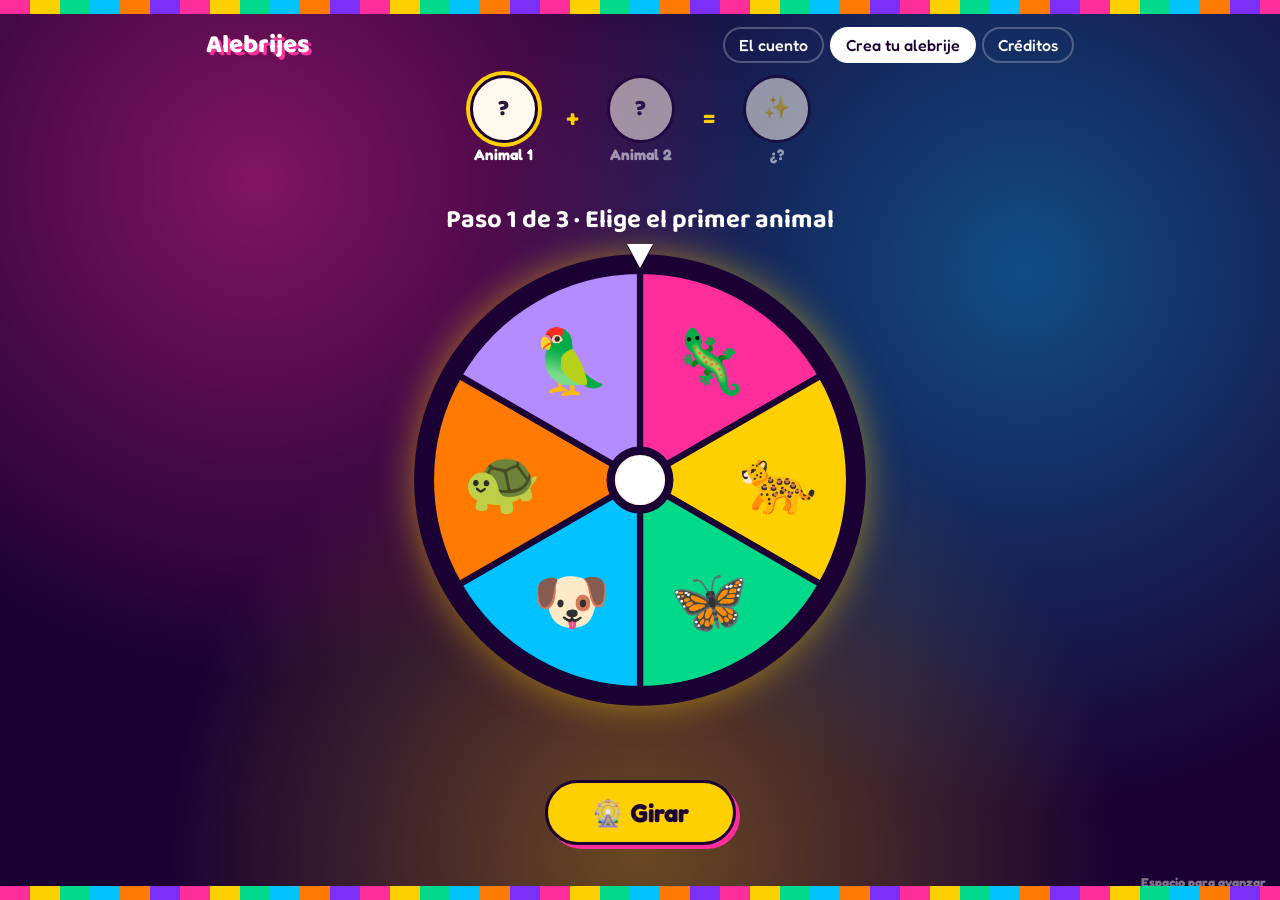
==== commit d13f2938: "Modo presentación: todo avanza con la barra espaciadora - Espacio/→/PageDown avanzan, Shift+espacio/" ====
--- a/crear.html
+++ b/crear.html
@@ -9,7 +9,7 @@
   <link rel="preconnect" href="https://fonts.gstatic.com" crossorigin />
   <link href="https://fonts.googleapis.com/css2?family=Fredoka:wght@400;500;700&family=Baloo+2:wght@600;800&display=swap" rel="stylesheet" />
   <link rel="icon" href="data:image/svg+xml,<svg xmlns=%22http://www.w3.org/2000/svg%22 viewBox=%220 0 100 100%22><text y=%22.9em%22 font-size=%2290%22>🐉</text></svg>" />
-  <link rel="stylesheet" href="css/sitio.css?v=5" />
+  <link rel="stylesheet" href="css/sitio.css?v=6" />
 </head>
 <body class="juego">
   <div class="wrap">
@@ -56,8 +56,9 @@
     </div>
   </dialog>
 
+  <p class="pista" aria-hidden="true">␣ Espacio para avanzar</p>
   <canvas class="confeti" id="confeti" aria-hidden="true"></canvas>
 
-  <script type="module" src="js/crear.js?v=5"></script>
+  <script type="module" src="js/crear.js?v=6"></script>
 </body>
 </html>
--- a/css/sitio.css
+++ b/css/sitio.css
@@ -374,6 +374,9 @@
 
 .oculto { display: none !important; }
 
+/* Aviso discreto del modo presentación */
+.pista { position: fixed; right: 14px; bottom: 10px; z-index: 4; margin: 0; font-size: 0.8rem; font-weight: 700; opacity: 0.45; pointer-events: none; }
+
 /* Créditos */
 .creditos { background: var(--paper); color: var(--paper-ink); border-radius: var(--radius); border: 4px solid var(--ink); padding: 24px clamp(16px, 4vw, 36px); }
 .creditos h2 { margin: 18px 0 8px; font-size: 1.5rem; }
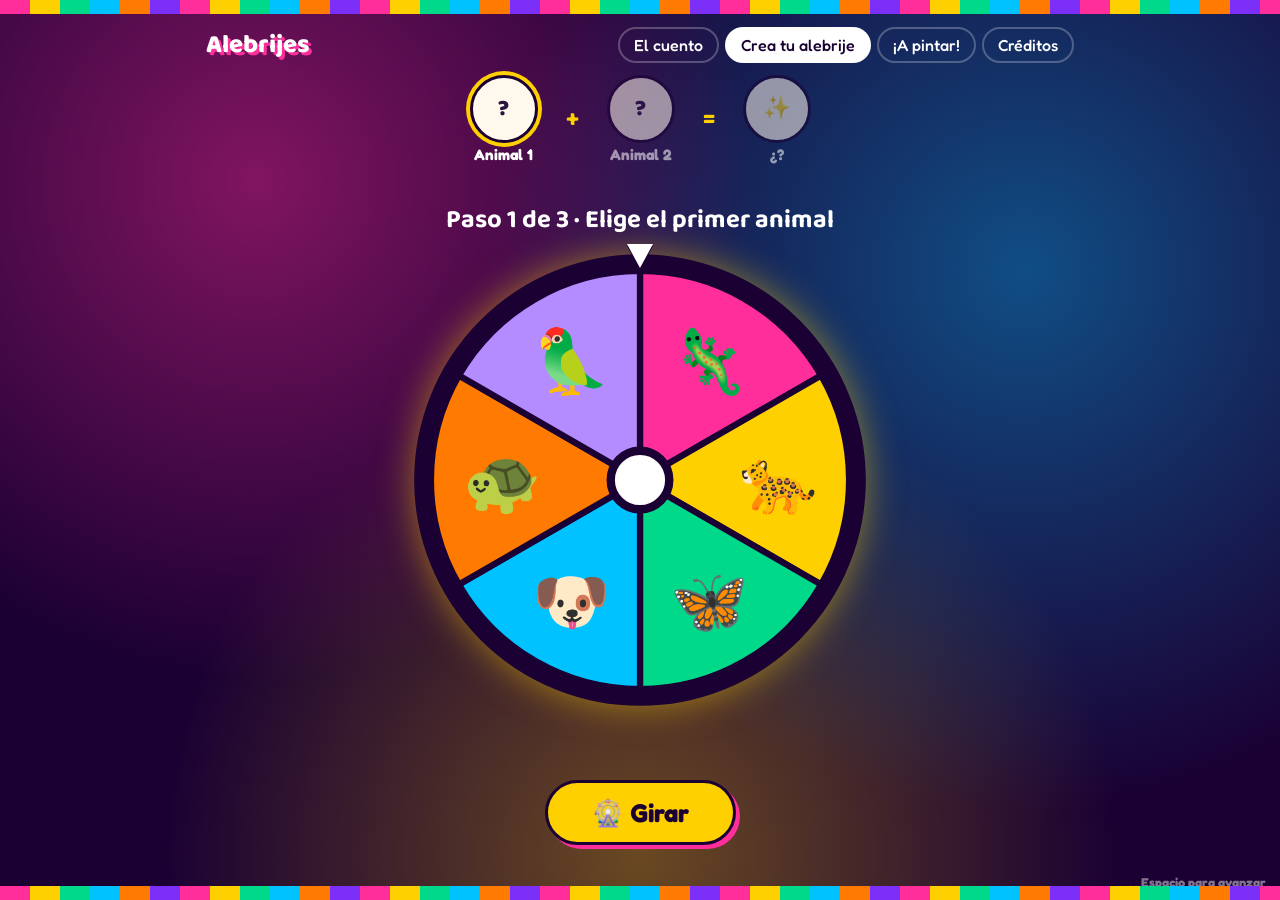
==== commit 0cb17598: "Pantalla del taller: pasos para pintar el marcapáginas Se abre con la tecla Fin desde cualquier pági" ====
--- a/crear.html
+++ b/crear.html
@@ -9,7 +9,7 @@
   <link rel="preconnect" href="https://fonts.gstatic.com" crossorigin />
   <link href="https://fonts.googleapis.com/css2?family=Fredoka:wght@400;500;700&family=Baloo+2:wght@600;800&display=swap" rel="stylesheet" />
   <link rel="icon" href="data:image/svg+xml,<svg xmlns=%22http://www.w3.org/2000/svg%22 viewBox=%220 0 100 100%22><text y=%22.9em%22 font-size=%2290%22>🐉</text></svg>" />
-  <link rel="stylesheet" href="css/sitio.css?v=6" />
+  <link rel="stylesheet" href="css/sitio.css?v=10" />
 </head>
 <body class="juego">
   <div class="wrap">
@@ -18,6 +18,7 @@
       <ul>
         <li><a href="cuento.html">El cuento</a></li>
         <li><a href="crear.html" aria-current="page">Crea tu alebrije</a></li>
+        <li><a href="pintar.html">¡A pintar!</a></li>
         <li><a href="creditos.html">Créditos</a></li>
       </ul>
     </nav>
@@ -33,9 +34,9 @@
     <main class="escenario" id="escenario">
       <h2 class="titulo-paso" id="titulo-paso"></h2>
       <div class="ruedas">
-        <div class="ruleta" id="ruleta-a"><img class="medalla" id="medalla-a" alt="" hidden /></div>
+        <div class="ruleta" id="ruleta-a"><div class="medalla" id="medalla-a" hidden><img alt="" /></div></div>
         <span class="signo-duo" aria-hidden="true">+</span>
-        <div class="ruleta" id="ruleta-b" hidden><img class="medalla" id="medalla-b" alt="" hidden /></div>
+        <div class="ruleta" id="ruleta-b" hidden><div class="medalla" id="medalla-b" hidden><img alt="" /></div></div>
         <div class="ruleta" id="ruleta-color" hidden></div>
       </div>
       <p class="nombre-revelado" id="nombre-revelado" aria-live="polite" hidden></p>
@@ -59,6 +60,6 @@
   <p class="pista" aria-hidden="true">␣ Espacio para avanzar</p>
   <canvas class="confeti" id="confeti" aria-hidden="true"></canvas>
 
-  <script type="module" src="js/crear.js?v=6"></script>
+  <script type="module" src="js/crear.js?v=10"></script>
 </body>
 </html>
--- a/css/sitio.css
+++ b/css/sitio.css
@@ -158,16 +158,26 @@
 }
 .pendiente span { background: var(--paper); padding: 8px 16px; border-radius: 999px; border: 3px solid var(--ink); }
 
-/* Cuento */
-.libro {
-  background: var(--paper);
-  color: var(--paper-ink);
+/* Cuento: la imagen manda, todo en una pantalla */
+body.cuento { height: 100dvh; overflow: hidden; }
+.escena { height: 100%; display: flex; flex-direction: column; gap: clamp(8px, 1.6dvh, 16px); padding: clamp(10px, 2dvh, 22px) clamp(10px, 2vw, 26px); }
+.avance { flex: none; height: 8px; border-radius: 999px; background: rgba(255, 255, 255, 0.15); overflow: hidden; }
+.avance span { display: block; height: 100%; background: var(--yellow); transition: width 0.4s ease; }
+/* contenedor de tamaño: las medidas de adentro (cqw/cqh) son relativas al espacio libre */
+.libro { flex: 1; min-height: 0; container-type: size; }
+.pagina { height: 100%; display: flex; flex-direction: column; align-items: center; justify-content: center; gap: 2.4cqh; }
+.libro .lamina {
+  position: relative;
+  flex: none;
+  /* apilado: imagen arriba (60% del alto), texto abajo */
+  width: min(100cqw - 14px, 90cqh);
+  aspect-ratio: 3 / 2;
+  background: #f1e4cf;
   border-radius: var(--radius);
   border: 4px solid var(--ink);
   box-shadow: 10px 10px 0 var(--purple);
   overflow: hidden;
 }
-.libro .lamina { position: relative; aspect-ratio: 3 / 2; background: #f1e4cf; }
 .libro .lamina img, .libro .lamina .pendiente { width: 100%; height: 100%; object-fit: cover; display: block; }
 .libro .lamina.foto img { object-fit: contain; background: var(--ink); }
 .libro .credito {
@@ -181,20 +191,30 @@
   background: rgba(26, 0, 51, 0.75);
   color: #fff;
 }
-.libro .credito a { color: #fff; }
-.libro .texto { padding: 24px clamp(18px, 4vw, 40px) 28px; min-height: 9.5em; }
-.libro .num { font-weight: 700; color: var(--pink); letter-spacing: 0.08em; text-transform: uppercase; font-size: 0.85rem; }
-.libro h2 { font-size: clamp(1.6rem, 4.5vw, 2.3rem); margin: 4px 0 10px; }
-.libro .texto p { font-size: clamp(1.1rem, 2.6vw, 1.35rem); line-height: 1.5; }
-.libro .texto .btn { margin-top: 18px; }
-
-.controles { display: flex; align-items: center; justify-content: space-between; gap: 12px; margin-top: 22px; flex-wrap: wrap; }
-.puntos { display: flex; gap: 8px; flex-wrap: wrap; justify-content: center; flex: 1; }
-.puntos button {
-  width: 16px; height: 16px; border-radius: 50%;
-  border: 2px solid #fff; background: transparent; cursor: pointer; padding: 0;
-}
-.puntos button[aria-current="true"] { background: var(--yellow); border-color: var(--yellow); transform: scale(1.25); }
+.libro .texto {
+  flex: 1 1 auto;
+  min-height: 0;
+  width: min(100cqw - 14px, 90cqh);
+  overflow: auto;
+  padding: clamp(10px, 2.4cqh, 30px) clamp(14px, 2.4cqw, 34px);
+  background: var(--paper);
+  color: var(--paper-ink);
+  border-radius: var(--radius);
+  border: 4px solid var(--ink);
+  box-shadow: 10px 10px 0 var(--pink);
+}
+.libro .num { font-weight: 700; color: var(--pink); letter-spacing: 0.08em; text-transform: uppercase; font-size: clamp(0.75rem, 1.8cqh, 1.1rem); }
+.libro h2 { font-size: clamp(1.3rem, min(4.4cqh, 4.4cqw), 3rem); line-height: 1.1; margin: 2px 0 0.35em; }
+.libro .texto p { font-size: clamp(1rem, min(3.2cqh, 3.2cqw), 2.2rem); line-height: 1.4; }
+
+/* Pantalla ancha (proyector 16:9): imagen a la izquierda, texto a la derecha */
+@container (min-aspect-ratio: 16 / 10) {
+  .pagina { flex-direction: row; gap: 2.4cqw; }
+  .libro .lamina { width: min(150cqh - 21px, 68cqw); }
+  .libro .texto { flex: 1 1 0; width: auto; max-height: calc(100% - 14px); }
+  .libro h2 { font-size: clamp(1.3rem, min(5.4cqh, 3.2cqw), 3.6rem); }
+  .libro .texto p { font-size: clamp(1rem, min(3.8cqh, 2.2cqw), 2.6rem); }
+}
 
 .entrar { animation: entrar 0.45s ease both; }
 @keyframes entrar { from { opacity: 0; transform: translateY(14px) rotate(-0.5deg); } }
@@ -290,16 +310,16 @@
   position: absolute;
   z-index: 1;
   inset: 12%;
-  width: 76%;
-  height: 76%;
-  object-fit: contain;
-  /* el cuadrado de la imagen debe caber dentro del círculo: lado = diámetro / √2 */
-  padding: 12%;
+  display: grid;
+  place-items: center;
   border-radius: 50%;
   background: var(--paper);
   border: 5px solid var(--ink);
   box-shadow: 0 0 0 5px var(--yellow);
 }
+/* la imagen va dentro del círculo y no lleva border-radius: un <img> redondeado recorta su
+   contenido a un círculo del tamaño interior (sin el padding) y cortaba colas y cabezas */
+.medalla img { width: 74%; height: 74%; object-fit: contain; }
 .medalla[hidden] { display: none; }
 .medalla.aparece { animation: aparece 0.6s cubic-bezier(0.3, 1.6, 0.5, 1) both; }
 @keyframes aparece { from { transform: scale(0) rotate(-30deg); } }
@@ -387,13 +407,74 @@
 .creditos p { line-height: 1.5; margin-bottom: 8px; }
 
 @media (max-width: 640px) {
-  .puntos { order: -1; flex-basis: 100%; }
   .creditos table, .creditos tbody, .creditos tr, .creditos td, .creditos th { display: block; }
   .creditos thead { display: none; }
   .creditos tr { padding: 8px 0; border-bottom: 2px solid #eadbc3; }
   .creditos td { border: 0; padding: 2px 0; }
 }
 
+/* Taller: pantalla fija con los pasos para pintar el marcapáginas */
+body.taller { height: 100dvh; overflow: hidden; }
+body.taller .wrap { height: 100%; max-width: none; display: flex; flex-direction: column; gap: clamp(10px, 2.4dvh, 28px); padding: clamp(24px, 4dvh, 44px) clamp(16px, 3vw, 48px) clamp(20px, 3dvh, 36px); }
+.taller-titulo { text-align: center; }
+.taller-titulo h1 {
+  font-size: clamp(2rem, min(9dvh, 5.4vw), 6rem);
+  font-weight: 800;
+  background: linear-gradient(90deg, var(--pink), var(--yellow), var(--green), var(--blue), var(--purple));
+  -webkit-background-clip: text;
+  background-clip: text;
+  color: transparent;
+  filter: drop-shadow(4px 4px 0 var(--ink));
+}
+.taller-titulo p { font-size: clamp(1.1rem, min(3.6dvh, 2.2vw), 2.4rem); font-weight: 700; }
+.pasos { list-style: none; flex: 1; min-height: 0; display: grid; grid-template-columns: repeat(5, 1fr); gap: clamp(10px, 1.6vw, 28px); }
+.paso {
+  position: relative;
+  display: flex;
+  flex-direction: column;
+  align-items: center;
+  justify-content: center;
+  gap: clamp(6px, 1.6dvh, 18px);
+  padding: clamp(28px, 5dvh, 56px) clamp(10px, 1.2vw, 22px) clamp(12px, 2.4dvh, 28px);
+  text-align: center;
+  border-radius: var(--radius);
+  background: var(--paper);
+  color: var(--paper-ink);
+  border: 4px solid var(--ink);
+  box-shadow: 8px 8px 0 var(--c);
+}
+.paso-num {
+  position: absolute;
+  top: clamp(-26px, -2.6dvh, -16px);
+  display: grid;
+  place-items: center;
+  width: clamp(40px, 7dvh, 72px);
+  aspect-ratio: 1;
+  border-radius: 50%;
+  background: var(--c);
+  color: var(--ink);
+  border: 4px solid var(--ink);
+  font: 800 clamp(1.4rem, 4.4dvh, 2.6rem) / 1 "Baloo 2", sans-serif;
+}
+.paso-icono { margin-top: auto; font-size: clamp(2.6rem, min(18dvh, 8vw), 12rem); line-height: 1; }
+.paso p { font-size: clamp(1rem, min(4.4dvh, 2.2vw), 2.8rem); font-weight: 700; line-height: 1.2; }
+.quien { margin-top: auto; padding: 4px 14px; border-radius: 999px; background: var(--c); border: 3px solid var(--ink); font-weight: 700; font-size: clamp(0.9rem, min(2.6dvh, 1.3vw), 1.6rem); }
+.quien.adulto { background: var(--ink); color: #fff; }
+.desfile { display: flex; justify-content: center; gap: clamp(8px, 3vw, 48px); }
+.desfile img { height: clamp(48px, 12dvh, 150px); width: auto; animation: flotar 2.4s ease-in-out infinite alternate; }
+.desfile img:nth-child(even) { animation-delay: -1.2s; }
+@keyframes flotar { from { transform: translateY(6%) rotate(-4deg); } to { transform: translateY(-6%) rotate(4deg); } }
+
+/* Vertical (celular): los pasos se apilan y la página hace scroll */
+@media (max-aspect-ratio: 1 / 1) {
+  body.taller { height: auto; overflow: visible; }
+  body.taller .wrap { height: auto; }
+  .pasos { grid-template-columns: 1fr; row-gap: 36px; }
+  .paso p { font-size: 1.2rem; }
+  .paso-icono { font-size: 3.4rem; }
+  .taller-titulo h1 { font-size: 2.4rem; }
+}
+
 @media (prefers-reduced-motion: reduce) {
   *, *::before, *::after { animation-duration: 0.01ms !important; animation-iteration-count: 1 !important; }
   .ruleta svg { transition-duration: 0.3s; }
